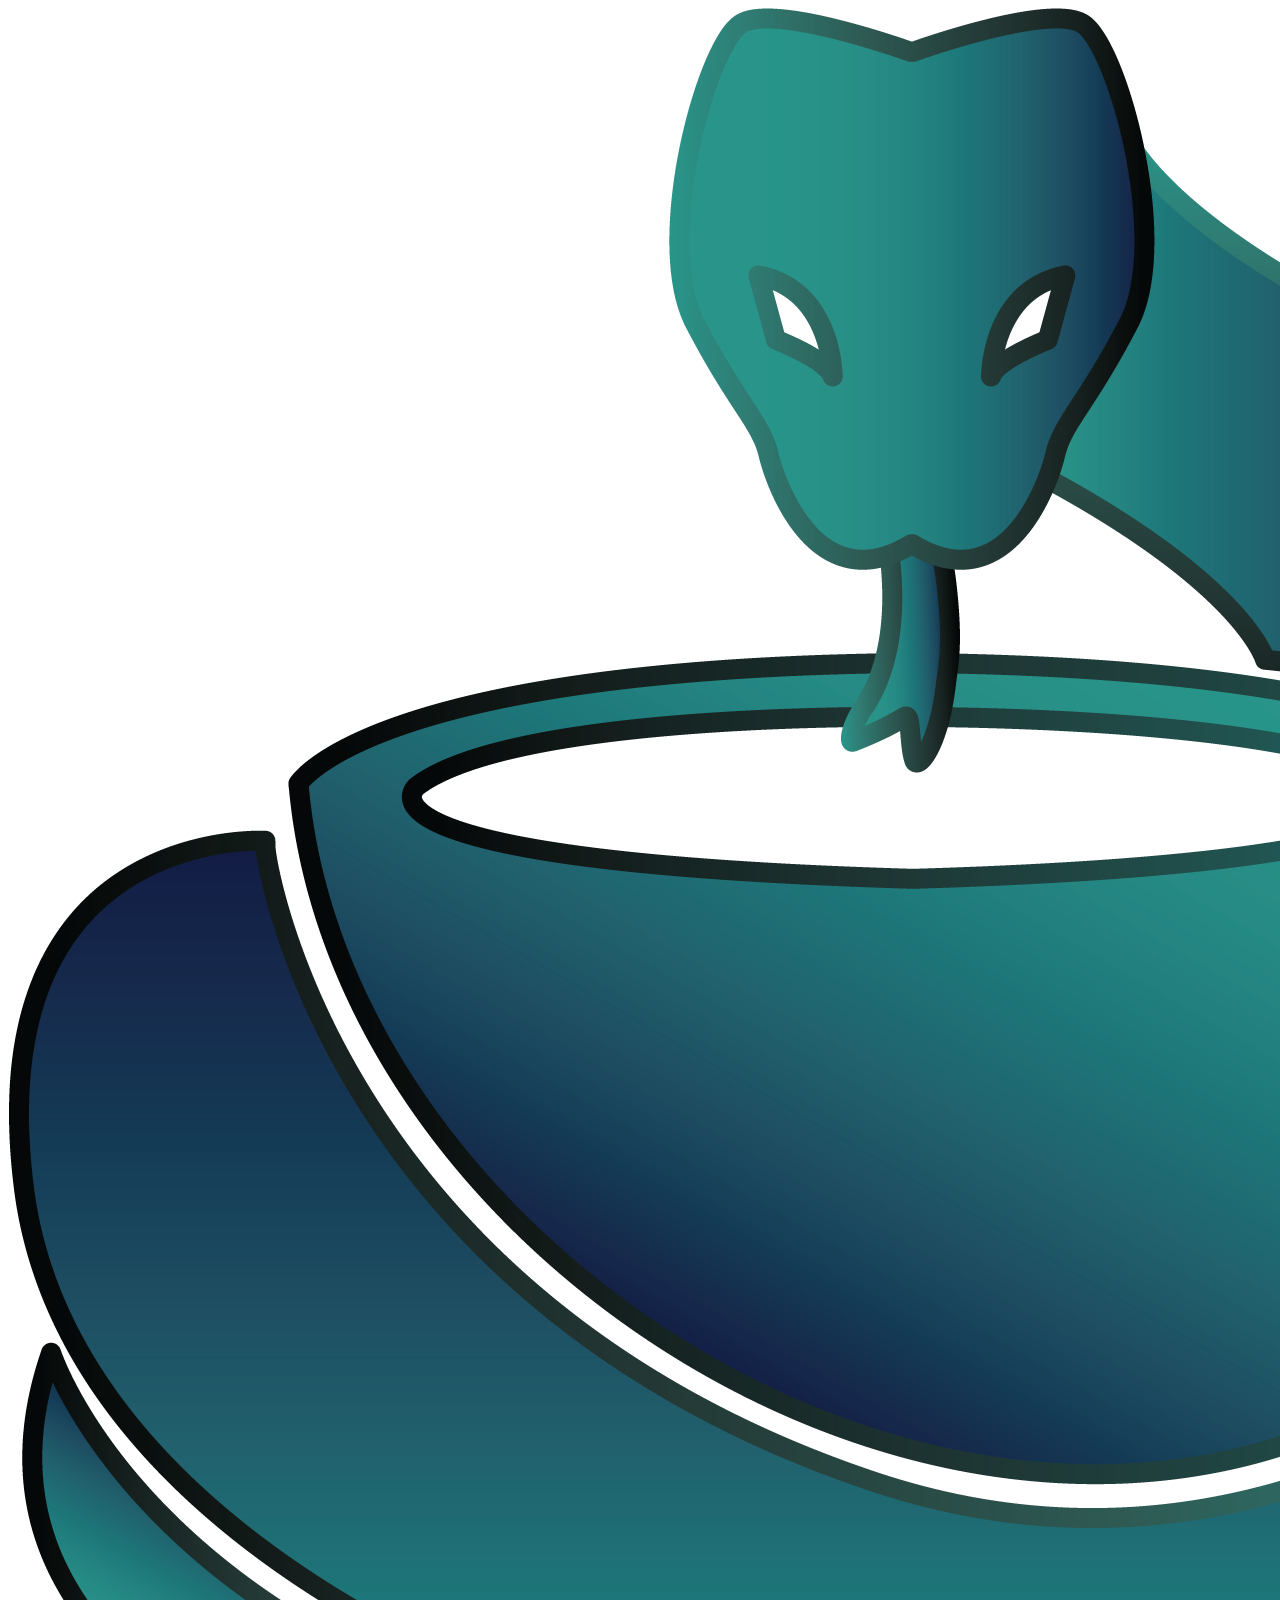
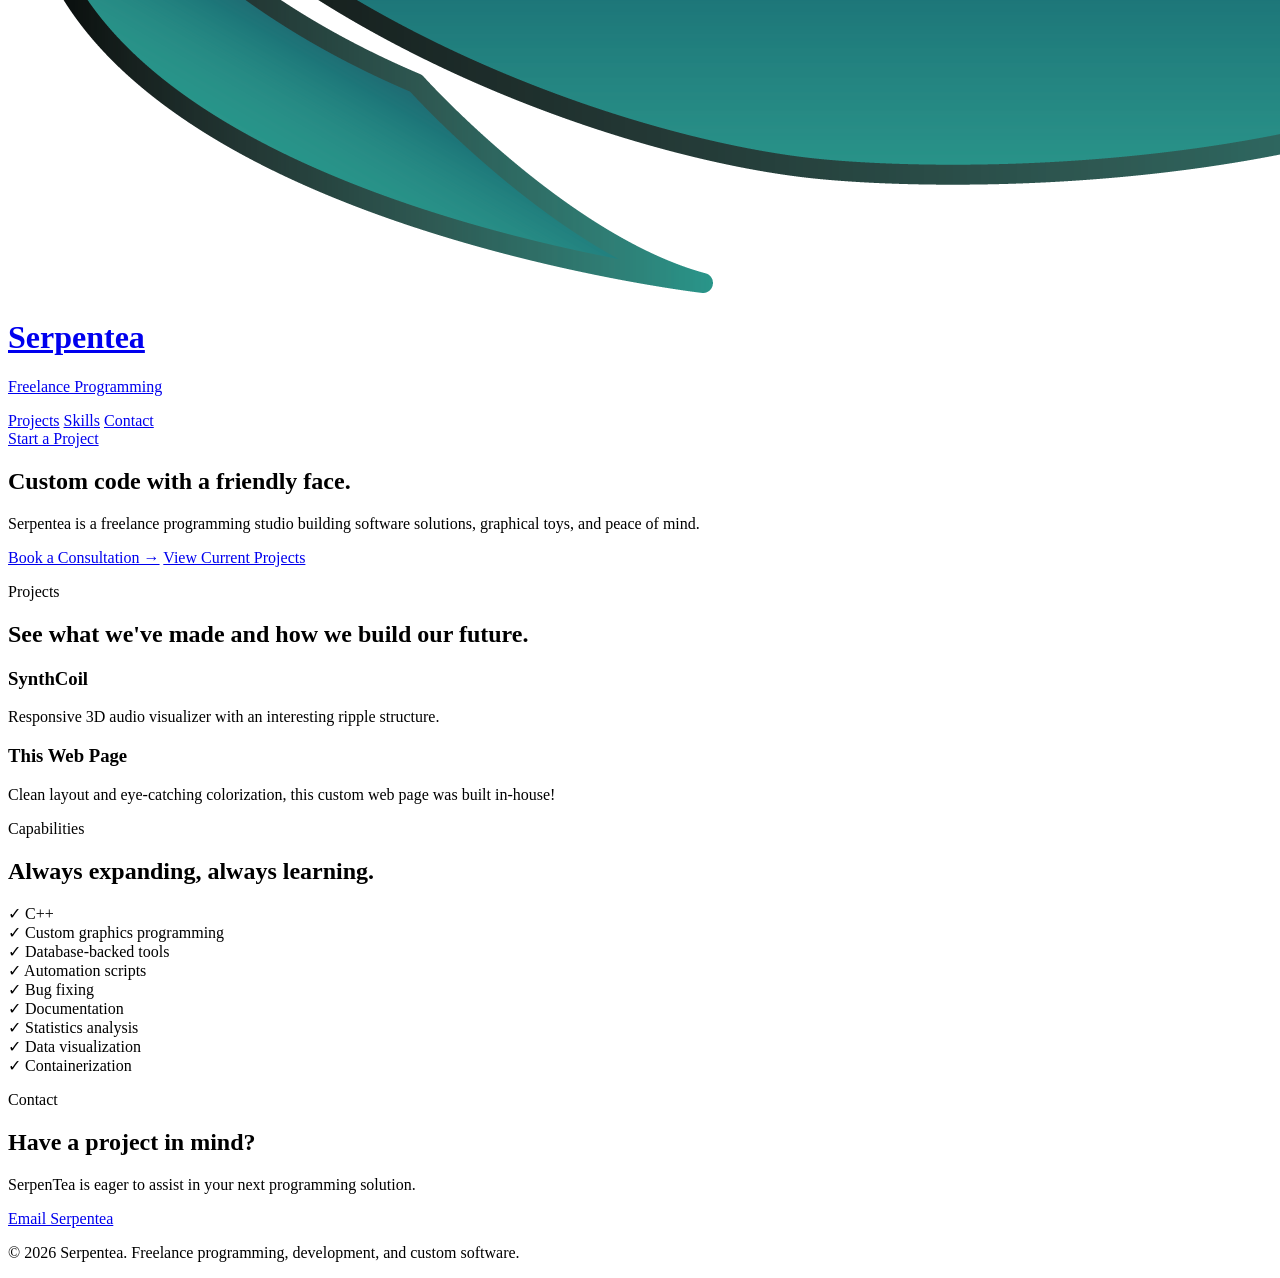
==== index.html @ 6c72ea61 "Create static pages and branch readme" ====
<!DOCTYPE html>
<html>
<head>
    <meta charset="UTF-8">
    <title></title>
    <link rel="stylesheet" href="/static/css/indexstyle.css?v=0.1">
</head>
<body>
  <div class="page">
    <header>
      <div class="container">
        <div class="navbar">
          <a class="brand" href="/" aria-label="Serpentea home">
            <img class="brand-mark" src="static/images/logo.png" alt="Serpentea logo provided by artist Angel Thao">
            <div>
              <h1>Serpentea</h1>
              <p>Freelance Programming</p>
            </div>
          </a>

          <nav aria-label="Primary navigation">
            <a href="/#projects">Projects</a>
            <a href="/#skills">Skills</a>
            <a href="/#contact">Contact</a>
          </nav>

          <a class="button primary" href="mailto:consult@serpentea.net">Start a Project</a>
        </div>
      </div>
    </header>

    <main>
        <div class="glow one"></div>
        <div class="glow two"></div>
        <div class="hero container">
            <h2>Custom code with a <span>friendly</span> face.</h2>
            <p>
                Serpentea is a freelance programming studio building software solutions, 
                graphical toys, and peace of mind.
            </p>
            <div class="hero-actions">
                <a class="button primary" href="#contact">Book a Consultation →</a>
                <a class="button secondary" href="#projects">View Current Projects</a>
            </div>
        </div>

        <section id="projects">
            <div class="container">
                <div class="section-heading">
                    <p class="label">Projects</p>
                    <h2>See what we've made and how we build our future.</h2>
                </div>

                <div class="projects-grid">
                    <article class="card">
                        <h3>SynthCoil</h3>
                        <p>Responsive 3D audio visualizer with an interesting ripple structure.</p>
                    </article>

                    <article class="card">
                        <h3>This Web Page</h3>
                        <p>Clean layout and eye-catching colorization, this custom web page was built in-house!</p>
                    </article>
                </div>
            </div>
        </section>

        <section id="skills">
            <div class="container">
                <div class="section-heading">
                    <p class="label">Capabilities</p>
                    <h2>Always expanding, always learning.</h2>
                </div>

                <div class="skills">
                    <div class="skill"><span class="check">✓</span> C++</div>
                    <div class="skill"><span class="check">✓</span> Custom graphics programming</div>
                    <div class="skill"><span class="check">✓</span> Database-backed tools</div>
                    <div class="skill"><span class="check">✓</span> Automation scripts</div>
                    <div class="skill"><span class="check">✓</span> Bug fixing</div>
                    <div class="skill"><span class="check">✓</span> Documentation</div>
                    <div class="skill"><span class="check">✓</span> Statistics analysis</div>
                    <div class="skill"><span class="check">✓</span> Data visualization</div>
                    <div class="skill"><span class="check">✓</span> Containerization</div>
                </div>
            </div>
        </section>

        <section id="contact">
            <div class="container contact">
                <p class="label">Contact</p>
                <h2>Have a project in mind?</h2>
                <p>SerpenTea is eager to assist in your next programming solution.</p>
                <a class="button primary" href="mailto:contact@serpentea.net">Email Serpentea</a>
            </div>
        </section>
    </main>
</div>
</body>
<footer>
    <div class="container">
    <p>© 2026 Serpentea. Freelance programming, development, and custom software.</p>
    </div>
</footer>
</html>
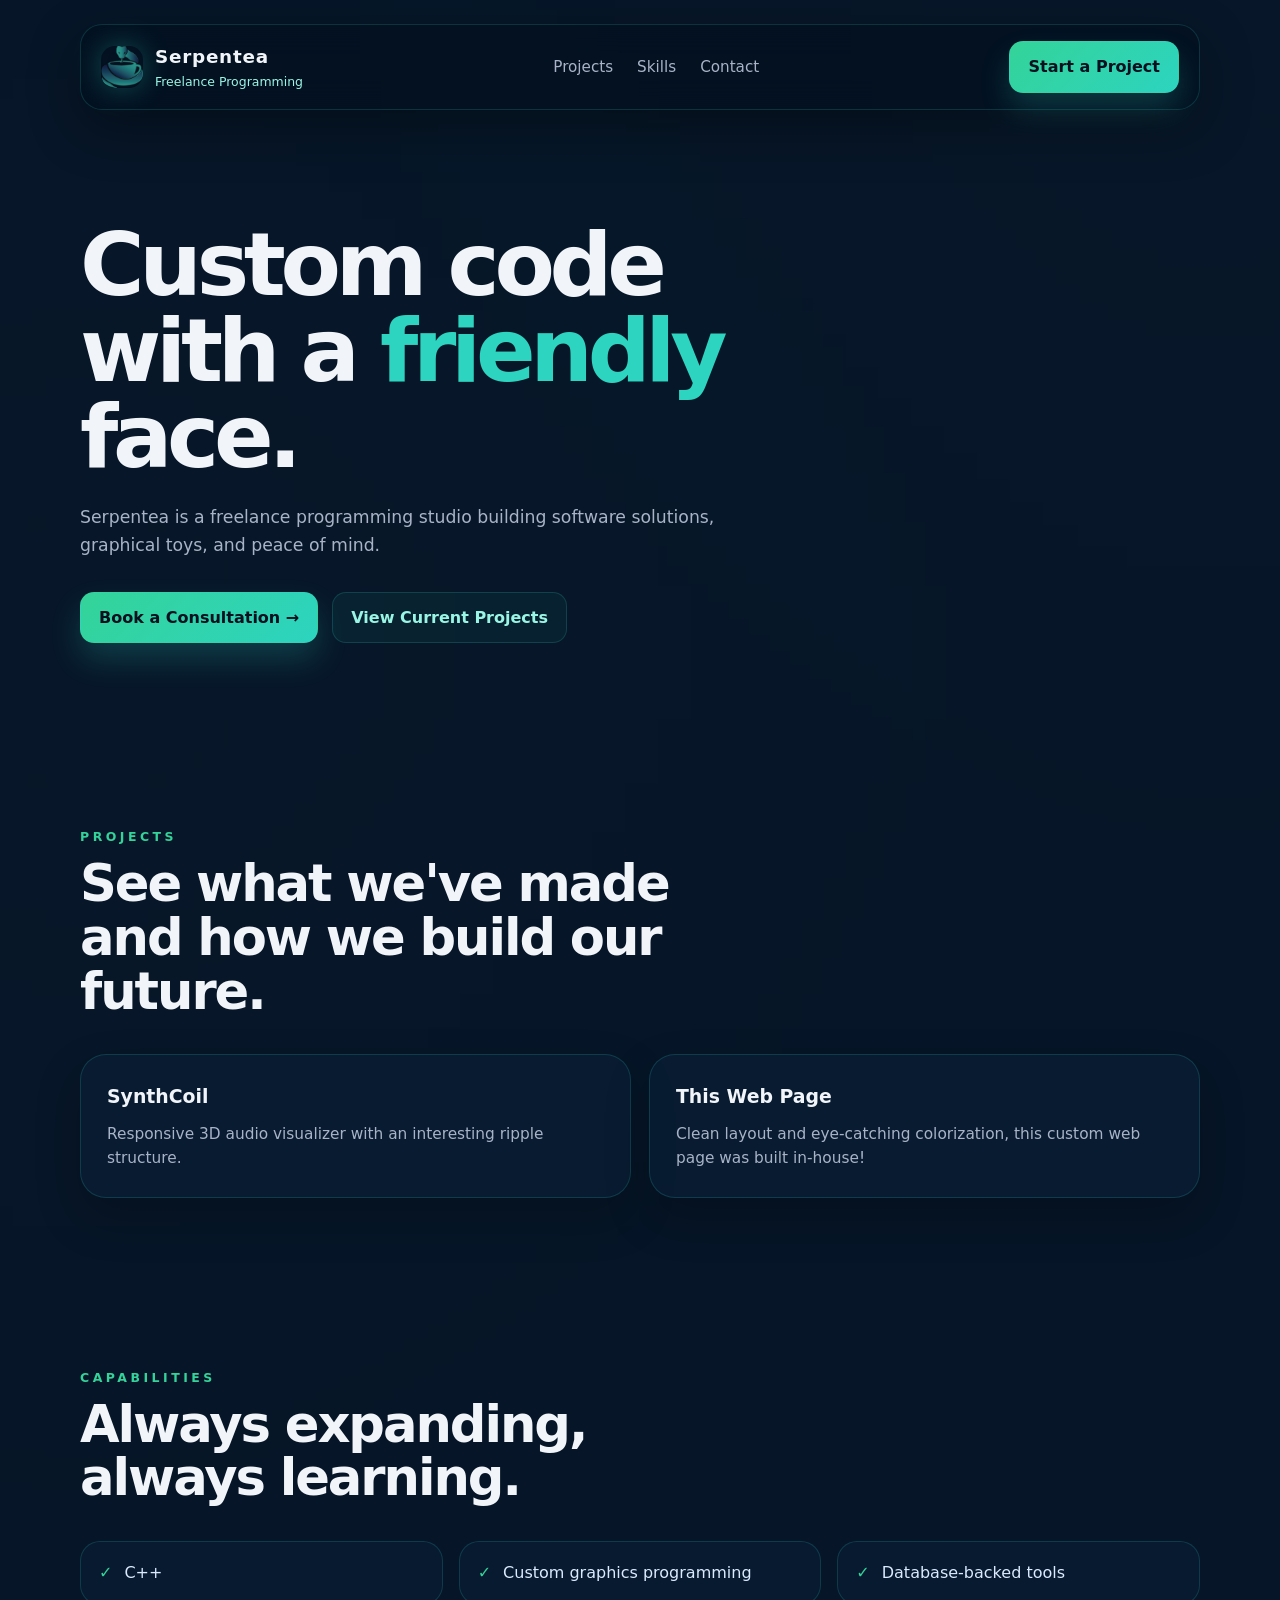
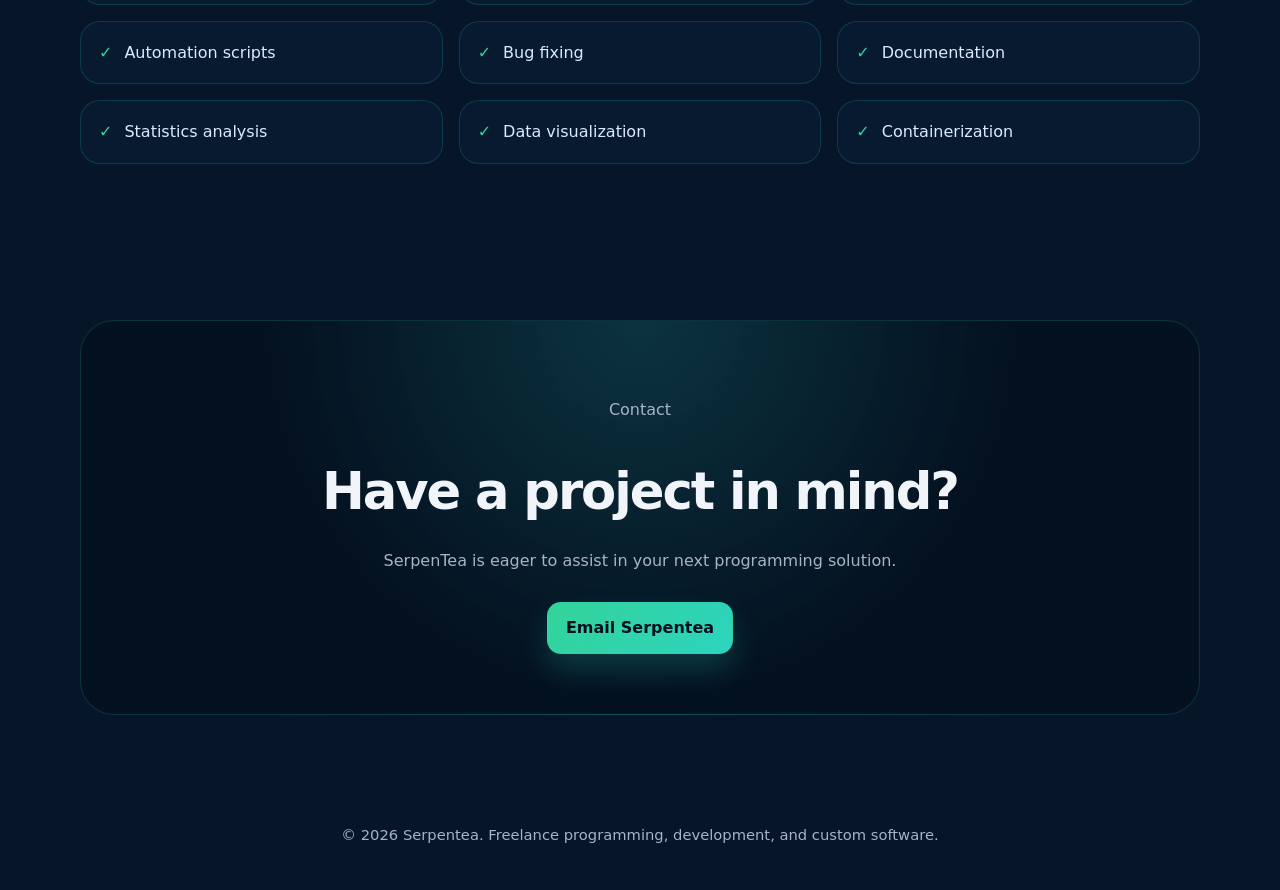
==== commit df502f7b: "whoops" ====
--- a/index.html
+++ b/index.html
@@ -3,7 +3,7 @@
 <head>
     <meta charset="UTF-8">
     <title></title>
-    <link rel="stylesheet" href="/static/css/indexstyle.css?v=0.1">
+    <link rel="stylesheet" href="/static/css/style.css?v=0.1">
 </head>
 <body>
   <div class="page">
--- a/static/css/style.css
+++ b/static/css/style.css
@@ -0,0 +1,382 @@
+:root {
+  --dark-blue: #061527;
+  --deep-blue: #04101f;
+  --card-blue: #0b2038;
+  --teal: #2dd4bf;
+  --green: #34d399;
+  --soft-teal: #99f6e4;
+  --text: #f1f5f9;
+  --muted: #a8b3c7;
+  --border: rgba(45, 212, 191, 0.18);
+  --shadow: rgba(0, 0, 0, 0.35);
+}
+
+* {
+  box-sizing: border-box;
+  margin: 0;
+  padding: 0;
+}
+
+html {
+  scroll-behavior: smooth;
+}
+
+body {
+  font-family: Inter, system-ui, -apple-system, BlinkMacSystemFont, "Segoe UI", sans-serif;
+  background: var(--dark-blue);
+  color: var(--text);
+  line-height: 1.6;
+}
+
+a {
+  color: inherit;
+  text-decoration: none;
+}
+
+.page {
+  min-height: 100vh;
+  overflow: hidden;
+  position: relative;
+}
+
+.glow {
+  position: absolute;
+  width: 25vw;
+  height: 25vh;
+  filter: blur(50vh);
+  opacity: 0.3;
+  pointer-events: none;
+}
+
+.glow.one {
+  top: -120px;
+  right: -90px;
+  background: var(--soft-teal);
+}
+
+.glow.two {
+  top: 60vh;
+  left: -5vw;
+  background: var(--soft-teal);
+}
+
+.container {
+  width: min(1120px, calc(100% - 40px));
+  margin: 0 auto;
+  position: relative;
+  z-index: 1;
+}
+
+header {
+  padding: 24px 0;
+}
+
+.navbar {
+  display: flex;
+  align-items: center;
+  justify-content: space-between;
+  gap: 24px;
+  padding: 16px 20px;
+  border: 1px solid var(--border);
+  border-radius: 22px;
+  background: rgba(4, 16, 31, 0.72);
+  backdrop-filter: blur(16px);
+  box-shadow: 0 18px 50px var(--shadow);
+}
+
+.brand {
+  display: flex;
+  align-items: center;
+  gap: 12px;
+}
+
+.brand-mark {
+  width: 42px;
+  height: 42px;
+  display: grid;
+  place-items: center;
+  border-radius: 14px;
+  color: var(--deep-blue);
+  text-shadow: 0 0 4px var(--soft-teal);
+  font-weight: 900;
+  font-size: 19px;
+  box-shadow: 0 0 28px rgba(45, 212, 191, 0.3);
+}
+
+.brand h1 {
+  font-size: 1.15rem;
+  letter-spacing: 0.04em;
+}
+
+.brand p {
+  color: var(--soft-teal);
+  font-size: 0.78rem;
+}
+
+nav {
+  display: flex;
+  align-items: center;
+  gap: 24px;
+  color: var(--muted);
+  font-size: 0.95rem;
+}
+
+nav a:hover {
+  color: var(--teal);
+}
+
+.button {
+  display: inline-flex;
+  align-items: center;
+  justify-content: center;
+  gap: 8px;
+  padding: 12px 18px;
+  border-radius: 14px;
+  border: 1px solid transparent;
+  font-weight: 700;
+  transition: 0.2s ease;
+  cursor: pointer;
+}
+
+.button.primary {
+  background: linear-gradient(135deg, var(--green), var(--teal));
+  color: var(--deep-blue);
+  box-shadow: 0 16px 30px rgba(45, 212, 191, 0.2);
+}
+
+.button.primary:hover {
+  transform: translateY(-2px);
+  box-shadow: 0 20px 38px rgba(45, 212, 191, 0.28);
+}
+
+.button.secondary {
+  border-color: var(--border);
+  color: var(--soft-teal);
+  background: rgba(45, 212, 191, 0.06);
+}
+
+.button.secondary:hover {
+  background: rgba(45, 212, 191, 0.12);
+}
+
+.hero {
+  align-items: center;
+  gap: 52px;
+  padding: 88px 0 92px;
+}
+
+.hero h2 {
+  max-width: 760px;
+  font-size: clamp(2.6rem, 7vw, 5.5rem);
+  line-height: 0.98;
+  letter-spacing: -0.06em;
+}
+
+.hero h2 span {
+  color: var(--teal);
+}
+
+.hero p {
+  max-width: 640px;
+  margin-top: 24px;
+  color: var(--muted);
+  font-size: 1.08rem;
+}
+
+.hero-actions {
+  display: flex;
+  flex-wrap: wrap;
+  gap: 14px;
+  margin-top: 32px;
+}
+
+.window-dots {
+  display: flex;
+  gap: 8px;
+  margin-bottom: 14px;
+}
+
+.window-dots span {
+  width: 12px;
+  height: 12px;
+  border-radius: 50%;
+  background: var(--teal);
+  opacity: 0.8;
+}
+
+.window-dots span:nth-child(2) {
+  background: var(--green);
+}
+
+.window-dots span:nth-child(3) {
+  background: #38bdf8;
+}
+
+pre {
+  overflow-x: auto;
+  padding: 28px;
+  border-radius: 22px;
+  background: #020b16;
+  color: #cbd5e1;
+  font-size: 0.95rem;
+  line-height: 1.8;
+}
+
+.keyword { color: var(--green); }
+.string { color: var(--soft-teal); }
+.comment { color: #5eead4; opacity: 0.85; }
+
+section {
+  padding: 78px 0;
+}
+
+.section-heading {
+  max-width: 680px;
+  margin-bottom: 36px;
+}
+
+.section-heading .label {
+  margin-bottom: 10px;
+  color: var(--green);
+  font-size: 0.78rem;
+  font-weight: 800;
+  letter-spacing: 0.28em;
+  text-transform: uppercase;
+}
+
+.section-heading h2 {
+  font-size: clamp(2rem, 4vw, 3.2rem);
+  line-height: 1.05;
+  letter-spacing: -0.04em;
+}
+
+.section-heading p {
+  margin-top: 14px;
+  color: var(--muted);
+}
+
+.projects-grid {
+  display: grid;
+  grid-template-columns: repeat(2, 1fr);
+  gap: 18px;
+}
+
+.card {
+  padding: 26px;
+  border: 1px solid var(--border);
+  border-radius: 26px;
+  background: rgba(11, 32, 56, 0.62);
+  box-shadow: 0 20px 45px rgba(0, 0, 0, 0.22);
+}
+
+.icon {
+  width: 48px;
+  height: 48px;
+  display: grid;
+  place-items: center;
+  margin-bottom: 18px;
+  border-radius: 16px;
+  background: rgba(45, 212, 191, 0.1);
+  color: var(--teal);
+  font-size: 1.45rem;
+}
+
+.card h3 {
+  margin-bottom: 10px;
+  font-size: 1.18rem;
+}
+
+.card p {
+  color: var(--muted);
+  font-size: 0.96rem;
+}
+
+.process {
+  display: grid;
+  grid-template-columns: 0.9fr 1.1fr;
+  gap: 38px;
+  padding: 44px;
+  border: 1px solid var(--border);
+  border-radius: 34px;
+  background: linear-gradient(135deg, rgba(4, 16, 31, 0.9), rgba(6, 78, 59, 0.22));
+  box-shadow: 0 26px 60px rgba(0, 0, 0, 0.28);
+}
+
+.steps {
+  display: grid;
+  gap: 14px;
+}
+
+.step {
+  display: flex;
+  gap: 14px;
+  padding: 16px;
+  border: 1px solid var(--border);
+  border-radius: 20px;
+  background: rgba(4, 16, 31, 0.55);
+}
+
+.number {
+  flex: 0 0 auto;
+  width: 34px;
+  height: 34px;
+  display: grid;
+  place-items: center;
+  border-radius: 50%;
+  background: var(--green);
+  color: var(--deep-blue);
+  font-weight: 900;
+}
+
+.step p {
+  color: var(--muted);
+  font-size: 0.93rem;
+}
+
+.skills {
+  display: grid;
+  grid-template-columns: repeat(3, 1fr);
+  gap: 16px;
+}
+
+.skill {
+  display: flex;
+  align-items: center;
+  gap: 12px;
+  padding: 18px;
+  border: 1px solid var(--border);
+  border-radius: 20px;
+  background: rgba(11, 32, 56, 0.52);
+  color: #dbeafe;
+}
+
+.check {
+  color: var(--green);
+  font-weight: 900;
+}
+
+.contact {
+  text-align: center;
+  padding: 60px 28px;
+  border: 1px solid var(--border);
+  border-radius: 34px;
+  background: radial-gradient(circle at top, rgba(45, 212, 191, 0.16), rgba(4, 16, 31, 0.8) 55%);
+}
+
+.contact h2 {
+  font-size: clamp(2rem, 4vw, 3.3rem);
+  letter-spacing: -0.04em;
+}
+
+.contact p {
+  max-width: 640px;
+  margin: 16px auto 28px;
+  color: var(--muted);
+}
+
+footer {
+  padding: 30px 0 44px;
+  color: var(--muted);
+  text-align: center;
+  font-size: 0.92rem;
+}
